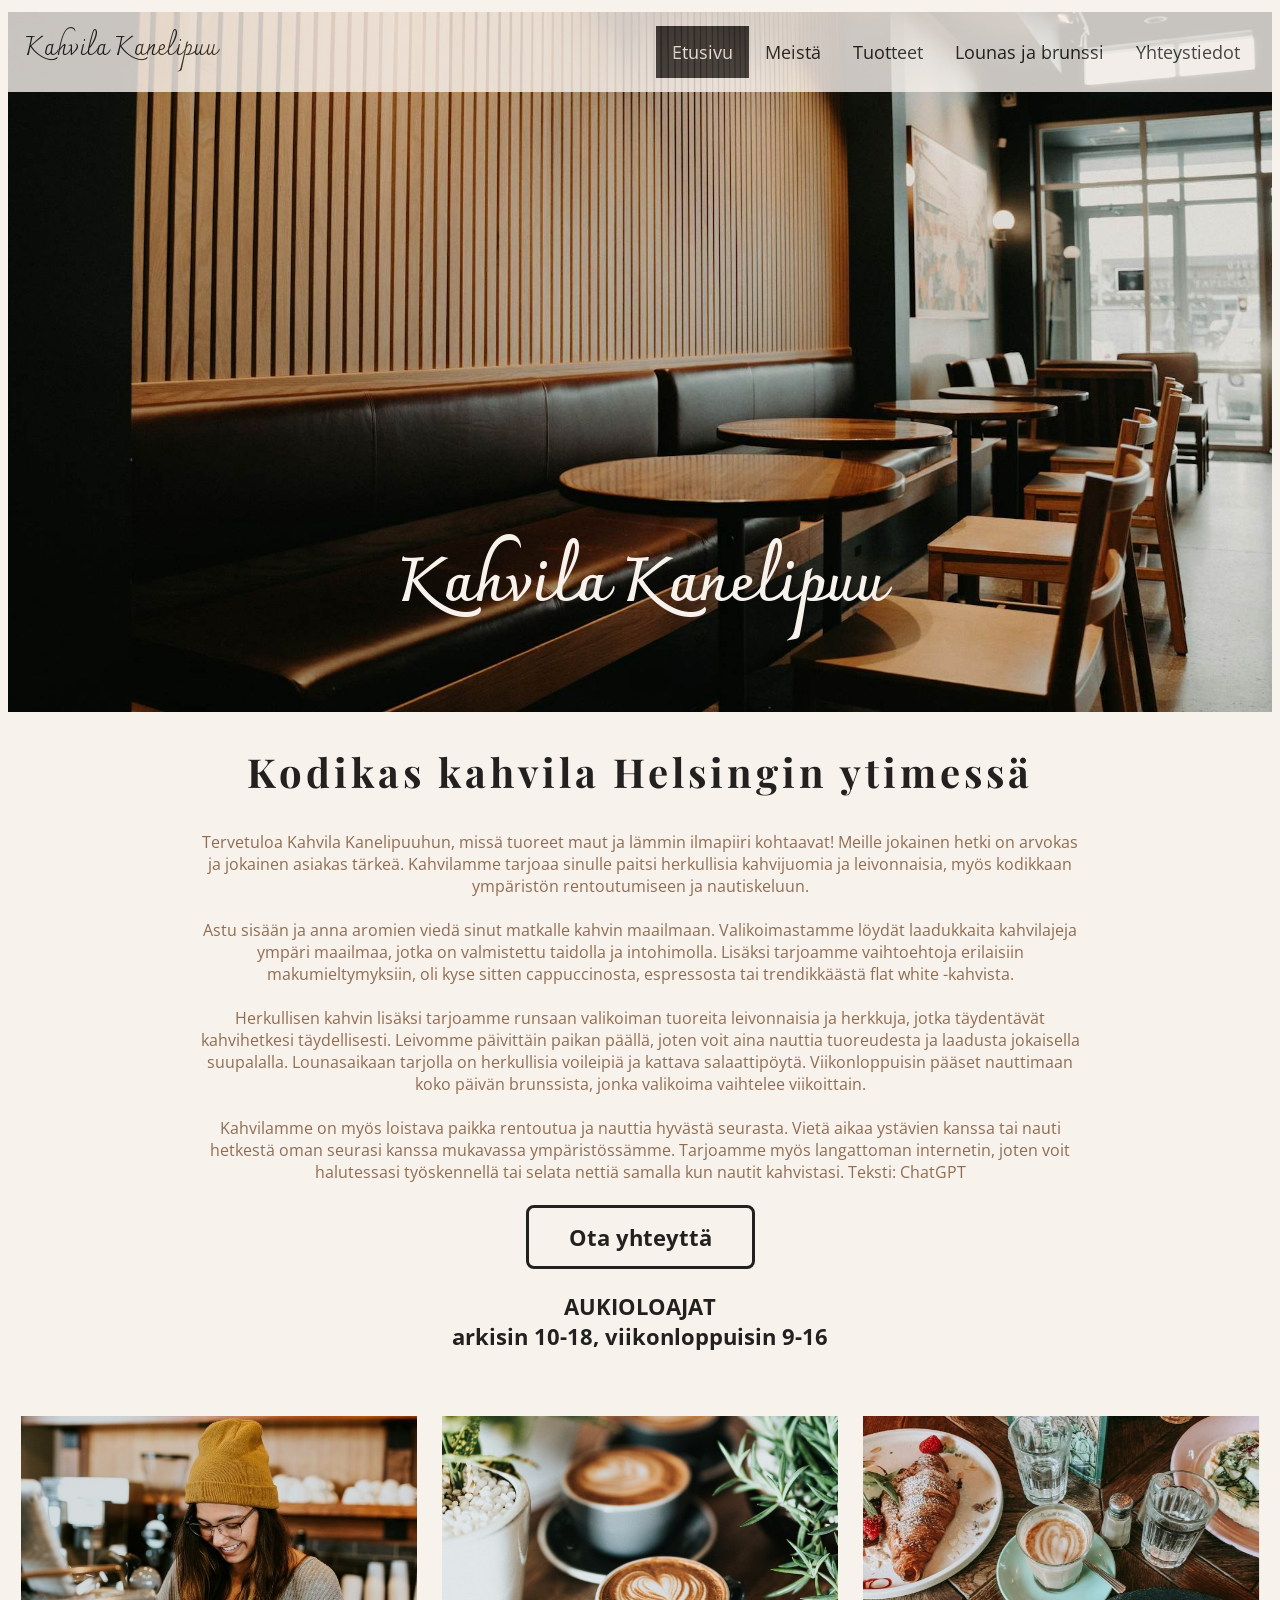
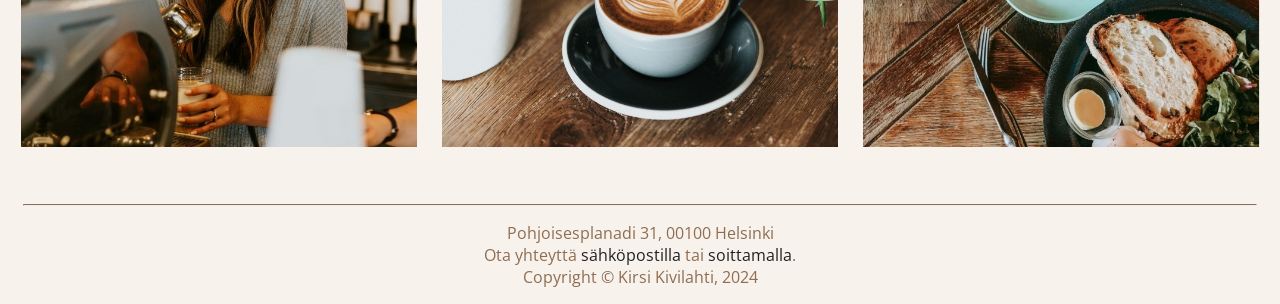
==== index.html @ f675f772 "." ====
<!DOCTYPE html>
<html lang="fi">
<head>
<meta charset="UTF-8">
<meta name="viewport" content="height=device-height, initial-scale=1">
<meta name="robots" content="noindex">
<meta name="googlebot" content="noindex">

<link rel="stylesheet" href="tyyli.css">
<link rel="stylesheet" href="https://fonts.googleapis.com/css?family=Charmonman">
    
    <title>Kahvila Kanelipuu - Kodikas kahvila Helsingin ytimessä</title>   
</head>
<body>
    <div class="bg-img" title="Kuva kahvilan sisältä, tuoleja ja pöytiä rivissä.">
        <div class="container">
          <div class="topnav" id="myTopnav">
          <a href="javascript:void(0);" class="icon" onclick="myFunction()">☰</a>
            Kahvila Kanelipuu
            
            <a href="yhteystiedot.html">Yhteystiedot</a>
            <a href="brunssi.html">Lounas ja brunssi</a>
            <a href="tuotteet.html">Tuotteet</a>
            <a href="meista.html">Meistä</a>
            <a href="https://kkivilahti.github.io/" id="valittu">Etusivu</a>
          </div>
          <div class="centered">
            <h1>Kahvila Kanelipuu</h1>
        </div>
        </div>
      </div>

     
    <h2>Kodikas kahvila Helsingin ytimessä</h2>
      <p>
        Tervetuloa Kahvila Kanelipuuhun, missä tuoreet maut ja lämmin ilmapiiri kohtaavat! Meille jokainen hetki on arvokas
        ja jokainen asiakas tärkeä. Kahvilamme tarjoaa sinulle paitsi herkullisia kahvijuomia ja leivonnaisia, myös kodikkaan 
        ympäristön rentoutumiseen ja nautiskeluun.
        <br><br>
        Astu sisään ja anna aromien viedä sinut matkalle kahvin maailmaan. Valikoimastamme löydät laadukkaita kahvilajeja ympäri maailmaa, 
        jotka on valmistettu taidolla ja intohimolla. Lisäksi tarjoamme vaihtoehtoja erilaisiin makumieltymyksiin, oli kyse sitten cappuccinosta, 
        espressosta tai trendikkäästä flat white -kahvista.
        <br><br>
        Herkullisen kahvin lisäksi tarjoamme runsaan valikoiman tuoreita leivonnaisia ja herkkuja, jotka täydentävät kahvihetkesi täydellisesti. 
        Leivomme päivittäin paikan päällä, joten voit aina nauttia tuoreudesta ja laadusta jokaisella suupalalla. Lounasaikaan tarjolla on 
        herkullisia voileipiä ja kattava salaattipöytä. Viikonloppuisin pääset nauttimaan koko päivän brunssista, jonka
        valikoima vaihtelee viikoittain.
        <br><br>
        Kahvilamme on myös loistava paikka rentoutua ja nauttia hyvästä seurasta. Vietä aikaa ystävien kanssa tai nauti hetkestä oman seurasi 
        kanssa mukavassa ympäristössämme. Tarjoamme myös langattoman internetin, joten voit halutessasi työskennellä tai selata nettiä samalla 
        kun nautit kahvistasi. Teksti: ChatGPT
        <br><br>
        <a class="btn btn-primary" href="yhteystiedot.html" role="button">Ota yhteyttä</a><br><br>
        <span class="nosto">AUKIOLOAJAT<br>arkisin 10-18, viikonloppuisin 9-16</span></p>
      <br><br>
    
      <div class="container-wrapper">
      <div class="container2">
        <img src="tyontekijapieni.jpg" alt="Kuva kahvilatyöntekijästä" class="image" style="width:100%">
        <div class="middle">
          <div class="text"><a href="meista.html">Meistä</a></div>
        </div>
      </div>

      <div class="container3">
        <img src="tuotteet.jpg" alt="Kuva kahvikupeista" class="image" style="width:100%">
        <div class="middle">
          <div class="text"><a href="tuotteet.html">Tuotteet</a></div>
        </div>
      </div>

      <div class="container4">
        <img src="brunssi.jpg" alt="Kuva brunssitarjoilusta" class="image" style="width:100%">
        <div class="middle">
          <div class="text"><a href="brunssi.html">Brunssi</a></div>
        </div>
      </div>
    </div>
    <div style="clear:both"></div>
  

    <footer>
      <div><br><br><hr>
        <p>Pohjoisesplanadi 31, 00100 Helsinki<br>
        Ota yhteyttä <a href="mailto:kanelipuu@gmail.com">sähköpostilla</a> tai
        <a href="tel:040404040">soittamalla</a>.
        <br>Copyright &copy; Kirsi Kivilahti, 2024</p>
      </div>
    </footer>
      
   <script>
      function myFunction() {
        var x = document.getElementById("myTopnav");
        if (x.className === "topnav") {
          x.className += " responsive";
        } else {
          x.className = "topnav";
        }
      } 
    </script></body></html>
---- tyyli.css ----
@import url(https://fonts.googleapis.com/css?family=Charmonman);
@import url(https://fonts.googleapis.com/css?family=Playfair+Display);
@import url(https://fonts.googleapis.com/css?family=Open+Sans);

body {
  background-color: #f8f2ed;
} 

h1 {
  font-family: "Charmonman";
  font-size: 100px;
  color: #f8f2ed;
}

h2 {
  font-family: "Playfair Display";
  font-size: 55px;
  letter-spacing: 4px;
  color: #222120;
  text-align: center;
}

h3 { 
  font-family: "Playfair Display";
  font-size: 30px;
  letter-spacing: 4px;
  color: #222120;
  text-align: center;
}

p {
  font-family: "Open Sans", sans-serif;
  font-size: 16px;
  color: #8F6D51;
  margin-right: 15%;
  margin-left: 15%; 
  text-align: center;
}

hr {
  border-top: 1px solid #8F6D51;
  margin-right: 15px;
  margin-left: 15px;
}

/* Span tekstin asetukset */
.nosto {
  font-size: 22px;
  color: #222120;
  font-weight: bold;
}

/* call to action */
.btn {
  display: inline-block;
  color: #222120;
  font-size: 22px;
  font-weight: bold;
  text-align: center;
  text-decoration: none;
  padding: 14px 40px;
  border-radius: 8px;
  border: 3px solid #222120;
}

/* Linkkien tyylit */
a:link {
  color: #222120;
  background-color: transparent;
  text-decoration: none;
  font-family: "Open Sans", sans-serif;
}
a:visited {
  color: #222120;
}

a:hover {
  color: #996134e1;
  background-color: transparent;
  text-decoration: none;
  font-family: "Open Sans", sans-serif;
}

/* Etusivukuvan asetukset */
.bg-img {
  background-image: url("front.jpg");
  width: 100%; 
  min-height: 950px;

  background-position: center;
  background-repeat: no-repeat;
  background-size: cover;
  margin: 0;
  padding: 0;
  position: relative;
  }
  
  /* Navin sijainti kuvan sisällä */
  .container { 
    width: auto; 
  }
  
  /* Navigointi */
  .topnav {
    overflow: hidden;
    background-color: #f8f2ed;
    opacity: 0.8;
    font-family: "Charmonman";
    color: #222120;
    text-align: left;
    padding: 14px 16px;
    text-decoration: none;
    font-size: 24px;
    margin-top: 12px;
    margin-bottom: -12px;
  }
  
  .topnav a {
    float: right;
    color: #222120;
    text-align: center;
    padding: 14px 16px;
    font-family: "Open Sans", sans-serif;
    text-decoration: none;
    font-size: 18px;
  }
  
  .topnav a:hover {
    color: #f8f2ed;
    background-color: #222120;
    opacity: 0.8;
  }

  #valittu {
    color: #f8f2ed;
    background-color: black;
    opacity: 0.8;
 }

  /* Tekstin asettelu etusivun kuvassa */
  .centered {
  position: absolute;
  top: 82%;
  left: 50%;
  transform: translate(-50%, -50%);
  }

  /* Kuvalinkkien asetukset */
  .container-wrapper {
    display: flex;
    flex-wrap: wrap;
    justify-content: space-evenly;
  }

  .container2,
  .container3,
  .container4 {
    position: relative;
    width: calc(33.33% - 2%); 
    margin: 1%; 
  }

  .image {
    opacity: 1;
    display: block;
    width: 100%;
    height: auto;
    transition: .5s ease;
    backface-visibility: hidden;
  }

  .middle {
    transition: .5s ease;
    opacity: 0;
    position: absolute;
    top: 50%;
    left: 50%;
    transform: translate(-50%, -50%);
    -ms-transform: translate(-50%, -50%);
    text-align: center;
  }
  
  .container2:hover .image,
  .container3:hover .image,
  .container4:hover .image {
    opacity: 0.3;
  }

  .container2:hover .middle,
  .container3:hover .middle,
  .container4:hover .middle {
    opacity: 1;
  }

  .text {
    background-color: #f8f2ed;
    color: black;
    font-size: 18px;
    font-family: "Open Sans", sans-serif;
    padding: 16px 32px;
  }
  
  /* footer */
  .footer {
    font-family: "Open Sans", sans-serif;
    color: #8F6D51;
    font-size: 12px;
    display: flex;
    justify-content: center;
    align-items: center;
    padding: 30px 10px;
  }
  

  /* mobiili */
  @media only screen and (max-width: 700px) {
    .bg-img {
      background-image: url("frontmobile2.jpg");
      min-height: 580px; 
    }
    p {
      margin-left: 5%;
      margin-right: 5%;
    }
    h1 {
      font-size: 60px;
    }
    h2 {
      font-size: 30px;
    }
    .container2,
    .container3,
    .container4 {
        width: calc(50% - 2%);
    }
    .container2,
    .container3,
    .container4 {
        width: 100%; 
        margin: 0 0 20px 0; 
    }
    .centered {
      display: none;
    }
    .topnav a {
      display: none; 
    }
    .topnav a.icon {
      float: right;
      display: block;
    }
    .topnav.responsive {
      position: relative;
    }
    .topnav.responsive a {
      display: block;
      float: none;
      text-align: left;
    }

  }
  
  

  /* tabletti */
 @media only screen and (max-width: 1000px) {
  .bg-img {
    min-height: 600px;
  }
  h1 {
    font-size: 42px;
  }
  h2 {
    font-size: 28px;
  }
  .topnav a {
    display: none; 
  }
  .topnav a.icon {
    float: right;
    display: block;
  }
  .topnav.responsive {
    position: relative;
  }
  .topnav.responsive a {
    display: block;
    float: none;
    text-align: left;
  }
  .nosto {
    font-size: 20px;
  }
  }
  
  
  /* pienempi tietokoneen näyttö */
  @media (min-width: 1000px) {
    .bg-img {
      min-height: 700px;
    }
    h1 {
      font-size: 60px;
    }
    h2 {
      font-size: 40px;
    }
    .icon {
      display: none;
    }
     
    }
  
  /* iso näyttö */
  @media only screen and (min-width: 1600px) {
  .bg-img {
    min-height: 950px;
  }
  h1 {
    font-size: 95px;
  }
  h2 {
    font-size: 55px;
  }
  .icon {
    display: none;
  } 
  }
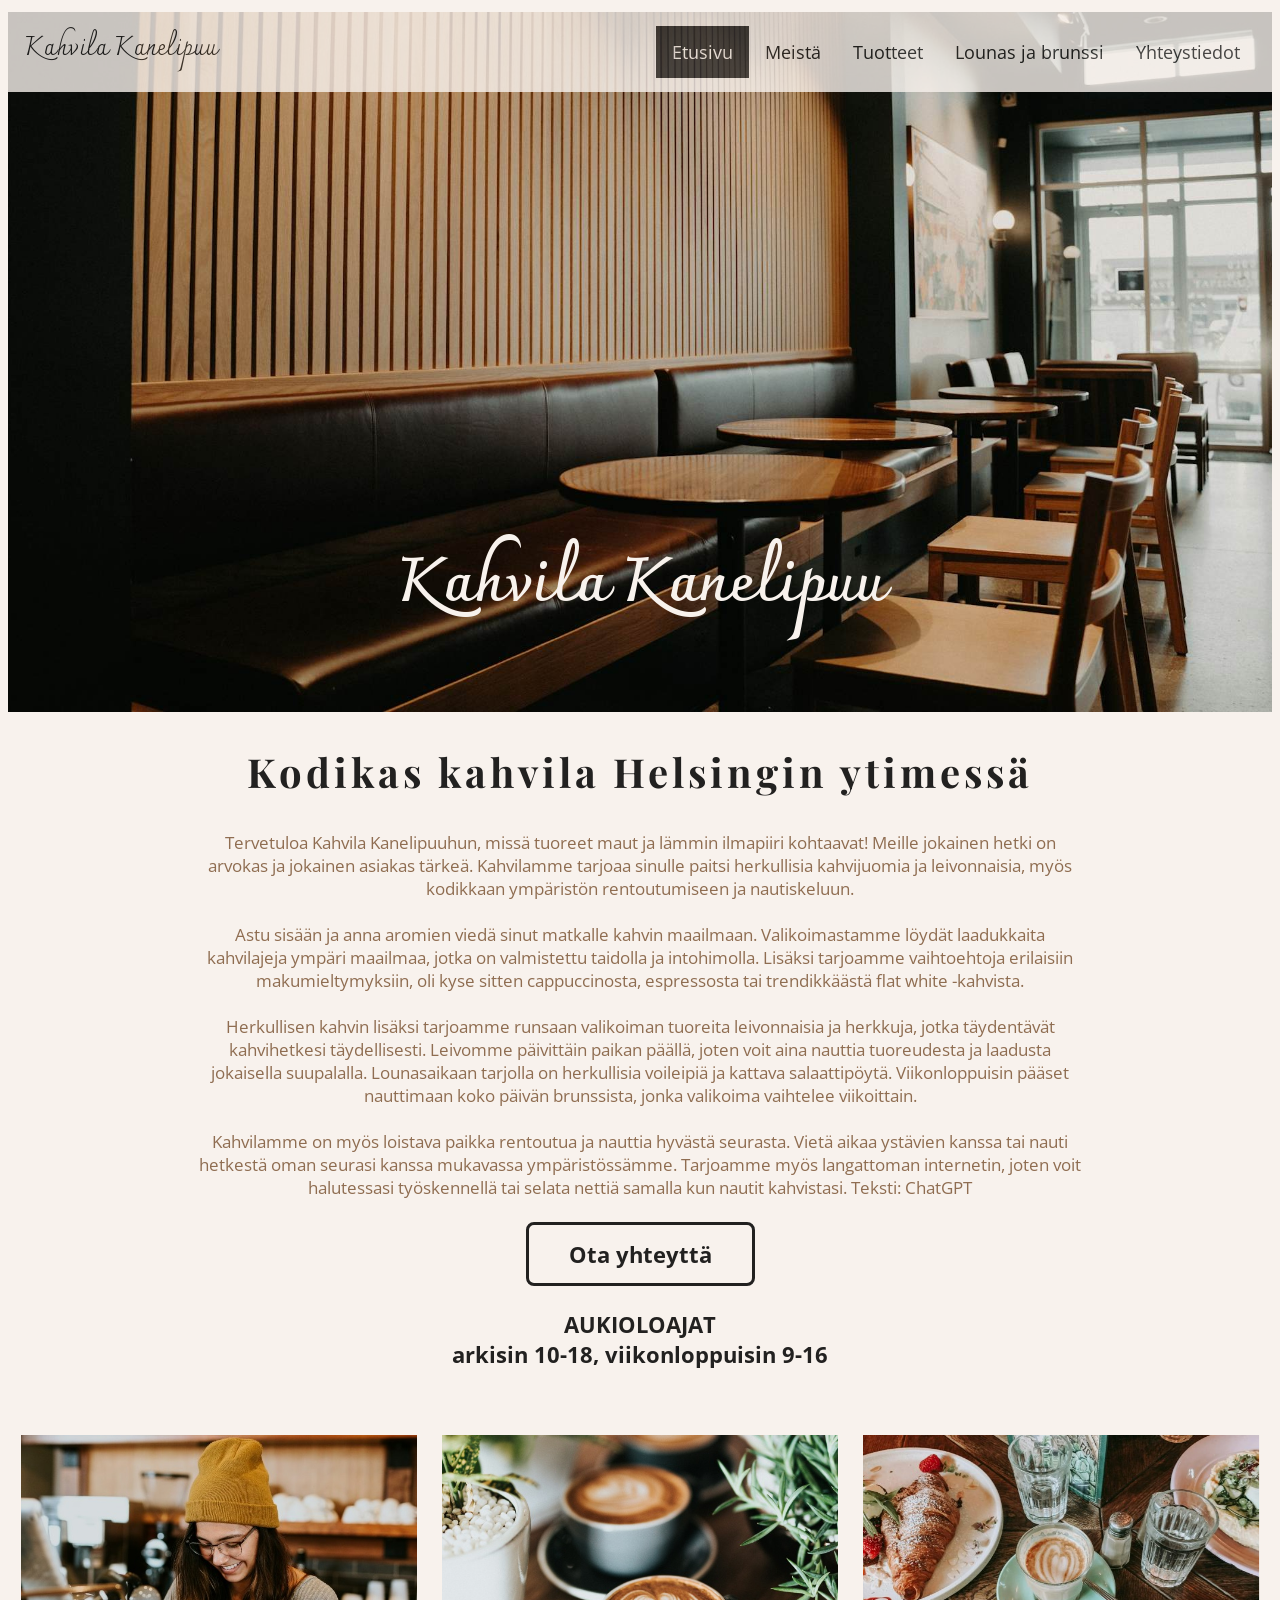
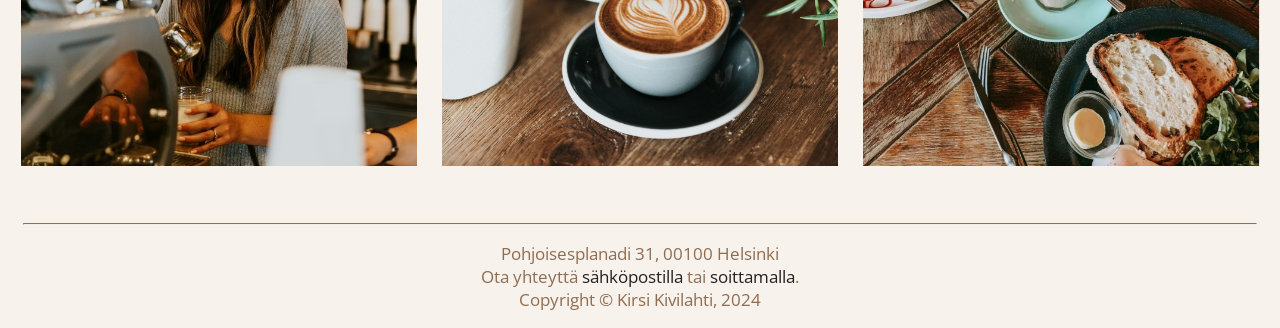
==== commit 66aaba80: "." ====
--- a/index.html
+++ b/index.html
@@ -72,7 +72,7 @@
       <div class="container4">
         <img src="brunssi.jpg" alt="Kuva brunssitarjoilusta" class="image" style="width:100%">
         <div class="middle">
-          <div class="text"><a href="brunssi.html">Brunssi</a></div>
+          <div class="text"><a href="brunssi.html">Lounas ja brunssi</a></div>
         </div>
       </div>
     </div>
--- a/tyyli.css
+++ b/tyyli.css
@@ -30,7 +30,7 @@
 
 p {
   font-family: "Open Sans", sans-serif;
-  font-size: 16px;
+  font-size: 17px;
   color: #8F6D51;
   margin-right: 15%;
   margin-left: 15%; 
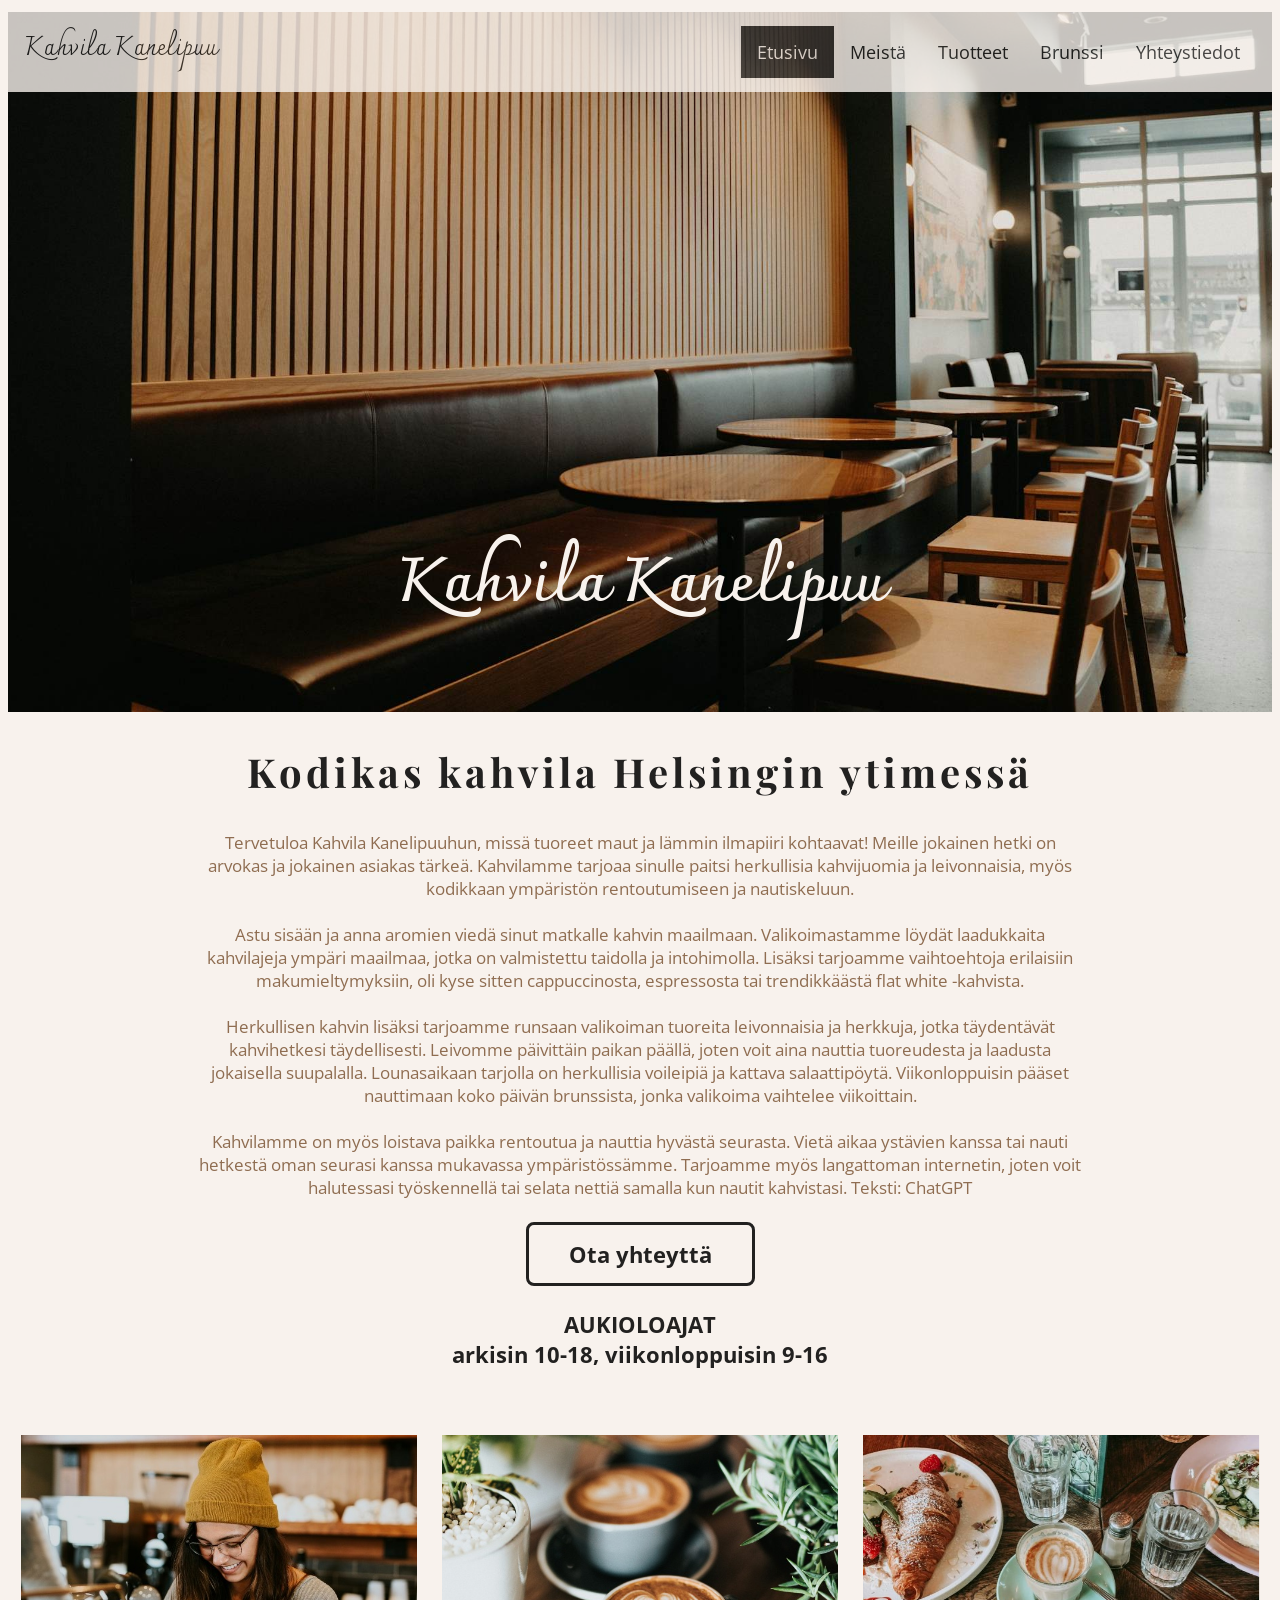
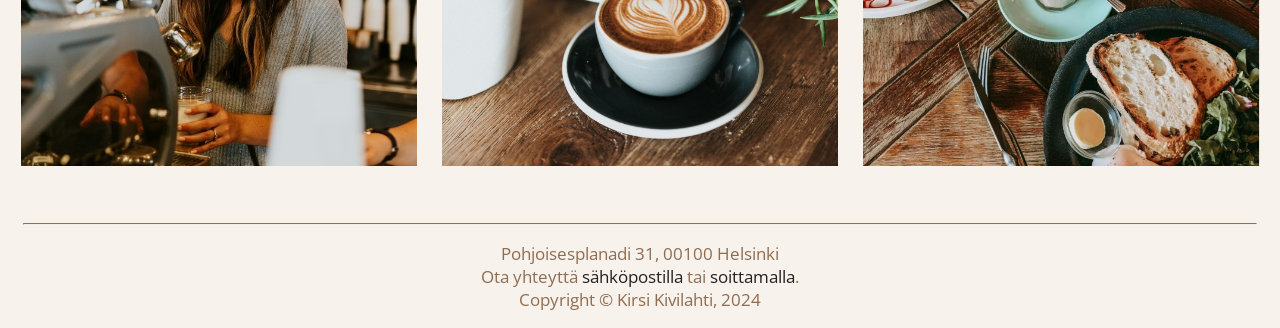
==== commit 57b6298c: "." ====
--- a/index.html
+++ b/index.html
@@ -12,14 +12,14 @@
     <title>Kahvila Kanelipuu - Kodikas kahvila Helsingin ytimessä</title>   
 </head>
 <body>
-    <div class="bg-img" title="Kuva kahvilan sisältä, tuoleja ja pöytiä rivissä.">
+    <div class="bg-img">
         <div class="container">
           <div class="topnav" id="myTopnav">
           <a href="javascript:void(0);" class="icon" onclick="myFunction()">☰</a>
             Kahvila Kanelipuu
             
             <a href="yhteystiedot.html">Yhteystiedot</a>
-            <a href="brunssi.html">Lounas ja brunssi</a>
+            <a href="brunssi.html">Brunssi</a>
             <a href="tuotteet.html">Tuotteet</a>
             <a href="meista.html">Meistä</a>
             <a href="https://kkivilahti.github.io/" id="valittu">Etusivu</a>
@@ -72,7 +72,7 @@
       <div class="container4">
         <img src="brunssi.jpg" alt="Kuva brunssitarjoilusta" class="image" style="width:100%">
         <div class="middle">
-          <div class="text"><a href="brunssi.html">Lounas ja brunssi</a></div>
+          <div class="text"><a href="brunssi.html">Brunssi</a></div>
         </div>
       </div>
     </div>
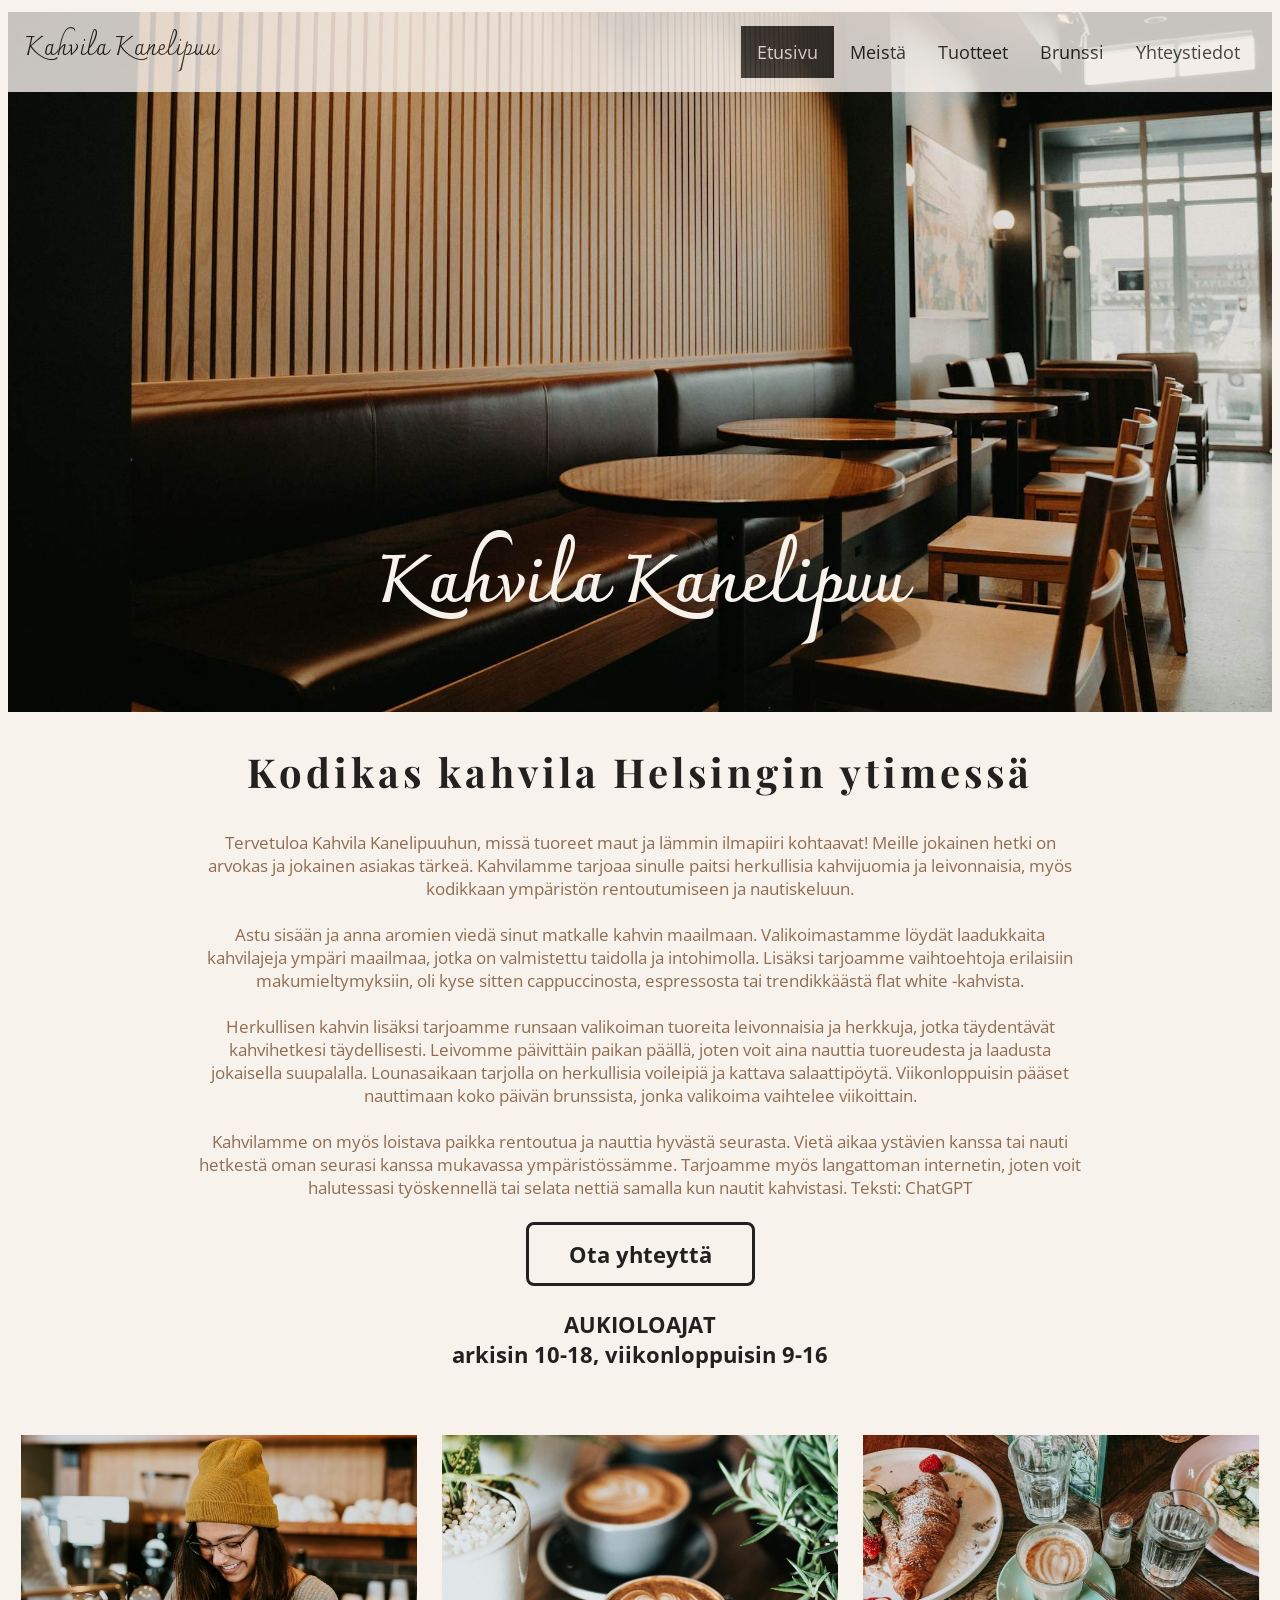
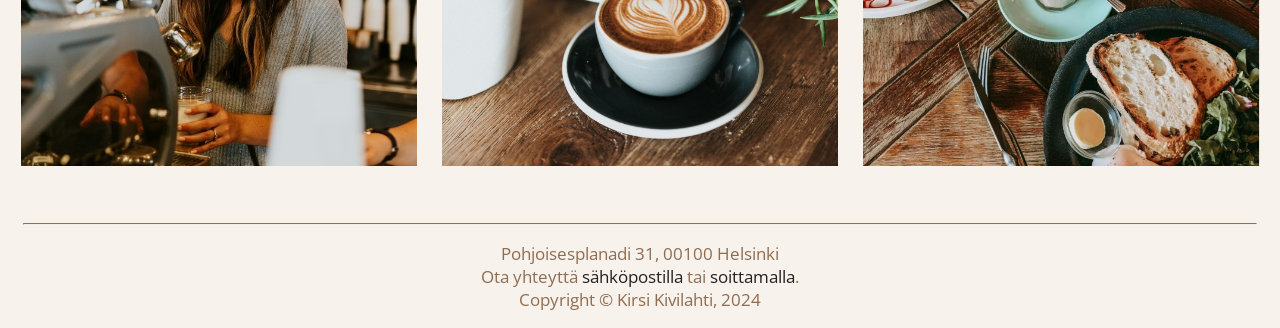
==== commit 7c283310: "." ====
--- a/index.html
+++ b/index.html
@@ -11,7 +11,9 @@
     
     <title>Kahvila Kanelipuu - Kodikas kahvila Helsingin ytimessä</title>   
 </head>
-<body>
+<body> 
+
+  <!-- Kuva, navi ja otsikko -->
     <div class="bg-img">
         <div class="container">
           <div class="topnav" id="myTopnav">
@@ -30,7 +32,7 @@
         </div>
       </div>
 
-     
+    <!-- Esittelyteksti --> 
     <h2>Kodikas kahvila Helsingin ytimessä</h2>
       <p>
         Tervetuloa Kahvila Kanelipuuhun, missä tuoreet maut ja lämmin ilmapiiri kohtaavat! Meille jokainen hetki on arvokas
@@ -54,6 +56,7 @@
         <span class="nosto">AUKIOLOAJAT<br>arkisin 10-18, viikonloppuisin 9-16</span></p>
       <br><br>
     
+      <!-- Kuvalinkit -->
       <div class="container-wrapper">
       <div class="container2">
         <img src="tyontekijapieni.jpg" alt="Kuva kahvilatyöntekijästä" class="image" style="width:100%">
@@ -78,7 +81,7 @@
     </div>
     <div style="clear:both"></div>
   
-
+    <!-- Alatunniste -->
     <footer>
       <div><br><br><hr>
         <p>Pohjoisesplanadi 31, 00100 Helsinki<br>
@@ -87,7 +90,8 @@
         <br>Copyright &copy; Kirsi Kivilahti, 2024</p>
       </div>
     </footer>
-      
+    
+  <!-- Navigointi pienille näytöille -->
    <script>
       function myFunction() {
         var x = document.getElementById("myTopnav");
@@ -97,4 +101,4 @@
           x.className = "topnav";
         }
       } 
-    </script></body></html>+  </script></body></html>
--- a/tyyli.css
+++ b/tyyli.css
@@ -300,7 +300,7 @@
       min-height: 700px;
     }
     h1 {
-      font-size: 60px;
+      font-size: 65px;
     }
     h2 {
       font-size: 40px;
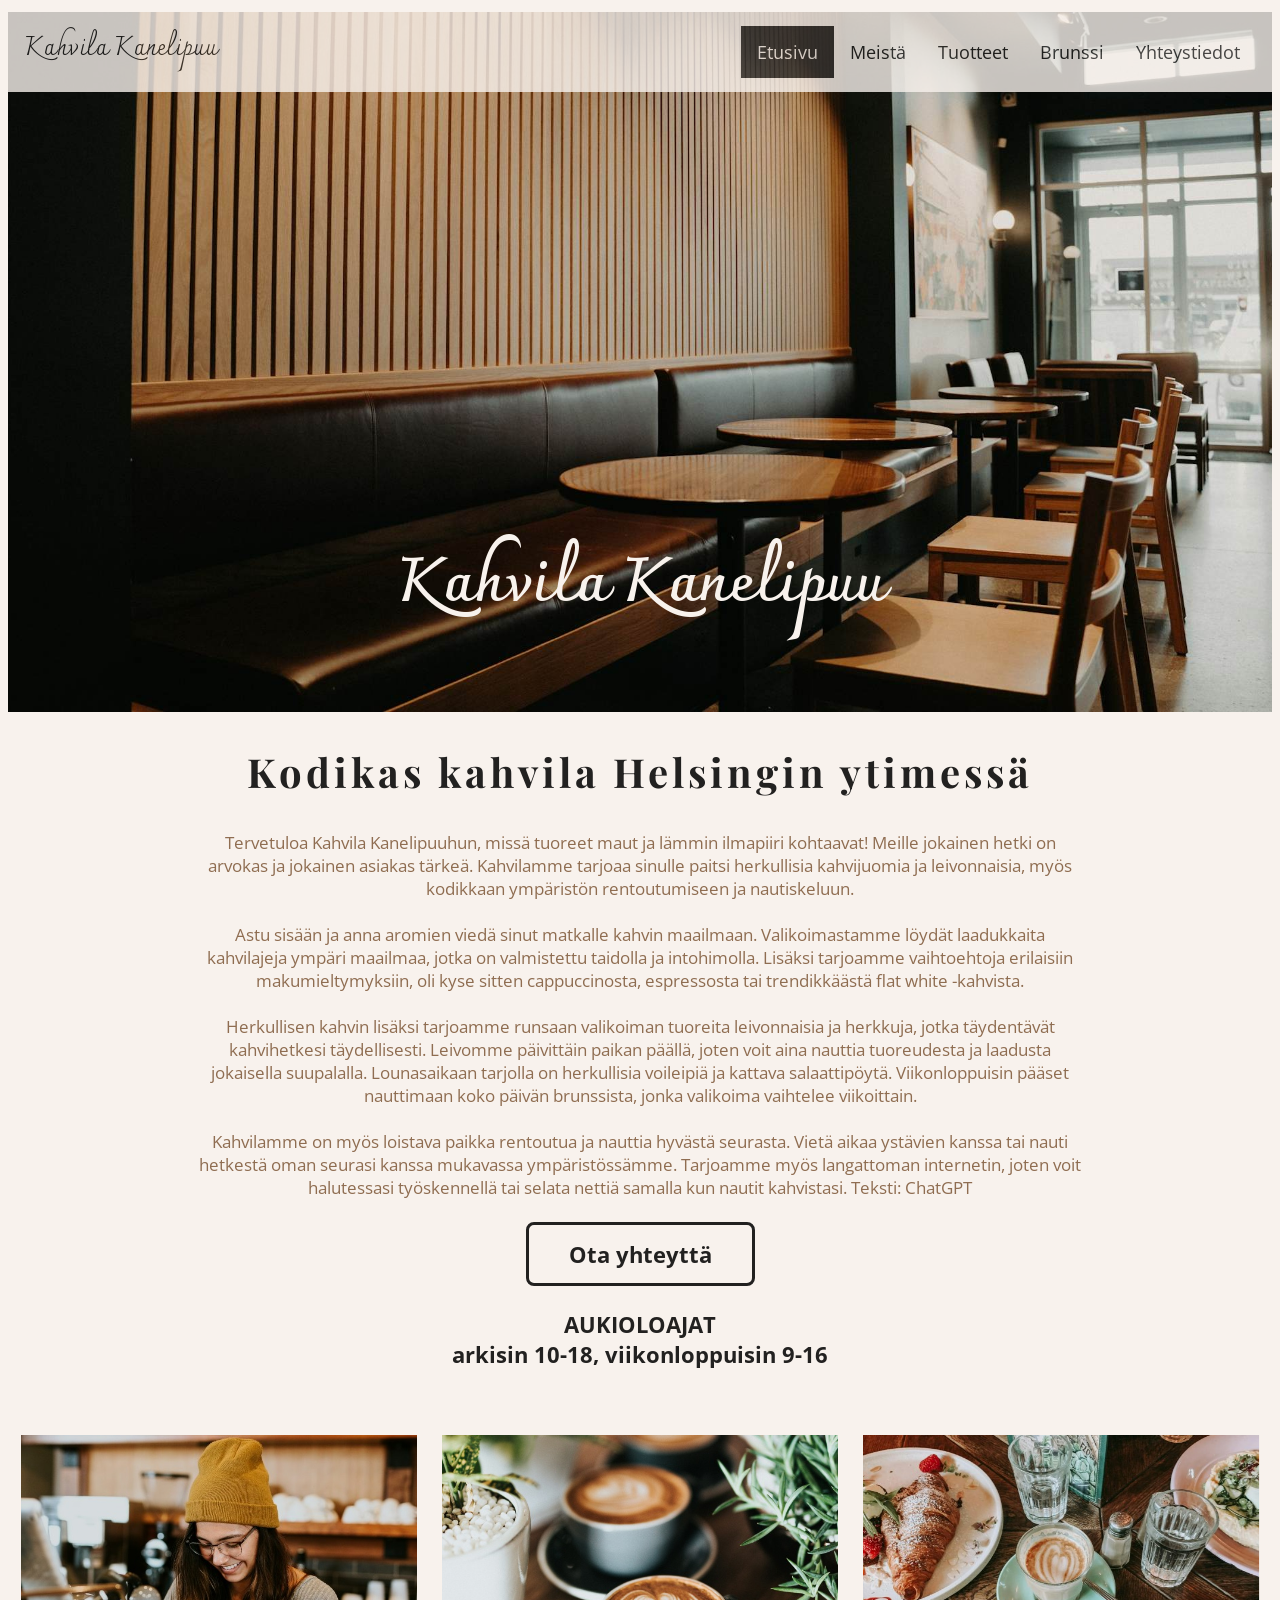
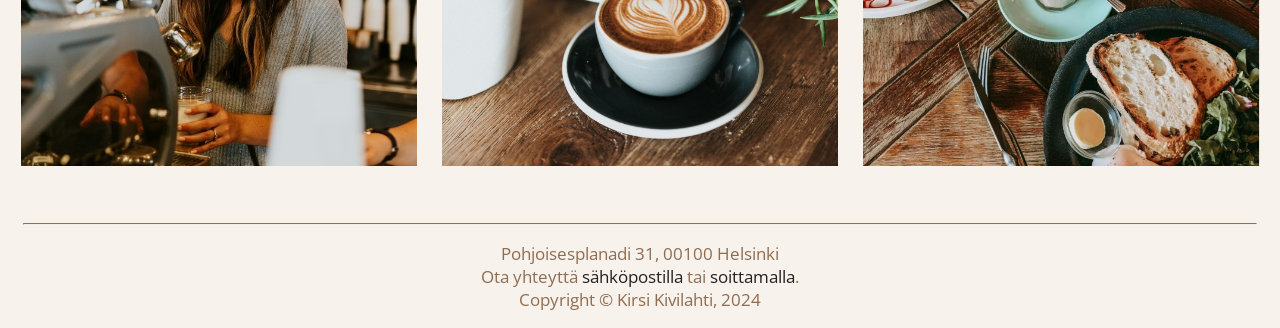
==== commit 7afff48f: "." ====
--- a/index.html
+++ b/index.html
@@ -9,55 +9,56 @@
 <link rel="stylesheet" href="tyyli.css">
 <link rel="stylesheet" href="https://fonts.googleapis.com/css?family=Charmonman">
     
-    <title>Kahvila Kanelipuu - Kodikas kahvila Helsingin ytimessä</title>   
+<title>Kahvila Kanelipuu - Kodikas kahvila Helsingin ytimessä</title>   
 </head>
 <body> 
 
   <!-- Kuva, navi ja otsikko -->
-    <div class="bg-img">
-        <div class="container">
-          <div class="topnav" id="myTopnav">
-          <a href="javascript:void(0);" class="icon" onclick="myFunction()">☰</a>
-            Kahvila Kanelipuu
+  <div class="bg-img">
+    <div class="container">
+      <div class="topnav" id="myTopnav">
+        <a href="javascript:void(0);" class="icon" onclick="myFunction()">☰</a>
+          Kahvila Kanelipuu
             
-            <a href="yhteystiedot.html">Yhteystiedot</a>
-            <a href="brunssi.html">Brunssi</a>
-            <a href="tuotteet.html">Tuotteet</a>
-            <a href="meista.html">Meistä</a>
-            <a href="https://kkivilahti.github.io/" id="valittu">Etusivu</a>
-          </div>
-          <div class="centered">
-            <h1>Kahvila Kanelipuu</h1>
-        </div>
-        </div>
+          <a href="yhteystiedot.html">Yhteystiedot</a>
+          <a href="brunssi.html">Brunssi</a>
+          <a href="tuotteet.html">Tuotteet</a>
+          <a href="meista.html">Meistä</a>
+          <a href="https://kkivilahti.github.io/" id="valittu">Etusivu</a>
       </div>
+      <div class="centered">
+        <h1>Kahvila Kanelipuu</h1>
+      </div>
+    </div>
+  </div>
 
-    <!-- Esittelyteksti --> 
-    <h2>Kodikas kahvila Helsingin ytimessä</h2>
-      <p>
-        Tervetuloa Kahvila Kanelipuuhun, missä tuoreet maut ja lämmin ilmapiiri kohtaavat! Meille jokainen hetki on arvokas
-        ja jokainen asiakas tärkeä. Kahvilamme tarjoaa sinulle paitsi herkullisia kahvijuomia ja leivonnaisia, myös kodikkaan 
-        ympäristön rentoutumiseen ja nautiskeluun.
-        <br><br>
-        Astu sisään ja anna aromien viedä sinut matkalle kahvin maailmaan. Valikoimastamme löydät laadukkaita kahvilajeja ympäri maailmaa, 
-        jotka on valmistettu taidolla ja intohimolla. Lisäksi tarjoamme vaihtoehtoja erilaisiin makumieltymyksiin, oli kyse sitten cappuccinosta, 
-        espressosta tai trendikkäästä flat white -kahvista.
-        <br><br>
-        Herkullisen kahvin lisäksi tarjoamme runsaan valikoiman tuoreita leivonnaisia ja herkkuja, jotka täydentävät kahvihetkesi täydellisesti. 
-        Leivomme päivittäin paikan päällä, joten voit aina nauttia tuoreudesta ja laadusta jokaisella suupalalla. Lounasaikaan tarjolla on 
-        herkullisia voileipiä ja kattava salaattipöytä. Viikonloppuisin pääset nauttimaan koko päivän brunssista, jonka
-        valikoima vaihtelee viikoittain.
-        <br><br>
-        Kahvilamme on myös loistava paikka rentoutua ja nauttia hyvästä seurasta. Vietä aikaa ystävien kanssa tai nauti hetkestä oman seurasi 
-        kanssa mukavassa ympäristössämme. Tarjoamme myös langattoman internetin, joten voit halutessasi työskennellä tai selata nettiä samalla 
-        kun nautit kahvistasi. Teksti: ChatGPT
-        <br><br>
-        <a class="btn btn-primary" href="yhteystiedot.html" role="button">Ota yhteyttä</a><br><br>
-        <span class="nosto">AUKIOLOAJAT<br>arkisin 10-18, viikonloppuisin 9-16</span></p>
+<!-- Esittelyteksti --> 
+  <h2>Kodikas kahvila Helsingin ytimessä</h2>
+    <p>
+      Tervetuloa Kahvila Kanelipuuhun, missä tuoreet maut ja lämmin ilmapiiri kohtaavat! Meille jokainen hetki on arvokas
+      ja jokainen asiakas tärkeä. Kahvilamme tarjoaa sinulle paitsi herkullisia kahvijuomia ja leivonnaisia, myös kodikkaan 
+      ympäristön rentoutumiseen ja nautiskeluun.
       <br><br>
+      Astu sisään ja anna aromien viedä sinut matkalle kahvin maailmaan. Valikoimastamme löydät laadukkaita kahvilajeja ympäri maailmaa, 
+      jotka on valmistettu taidolla ja intohimolla. Lisäksi tarjoamme vaihtoehtoja erilaisiin makumieltymyksiin, oli kyse sitten cappuccinosta, 
+      espressosta tai trendikkäästä flat white -kahvista.
+      <br><br>
+      Herkullisen kahvin lisäksi tarjoamme runsaan valikoiman tuoreita leivonnaisia ja herkkuja, jotka täydentävät kahvihetkesi täydellisesti. 
+      Leivomme päivittäin paikan päällä, joten voit aina nauttia tuoreudesta ja laadusta jokaisella suupalalla. Lounasaikaan tarjolla on 
+      herkullisia voileipiä ja kattava salaattipöytä. Viikonloppuisin pääset nauttimaan koko päivän brunssista, jonka
+      valikoima vaihtelee viikoittain.
+      <br><br>
+      Kahvilamme on myös loistava paikka rentoutua ja nauttia hyvästä seurasta. Vietä aikaa ystävien kanssa tai nauti hetkestä oman seurasi 
+      kanssa mukavassa ympäristössämme. Tarjoamme myös langattoman internetin, joten voit halutessasi työskennellä tai selata nettiä samalla 
+      kun nautit kahvistasi. Teksti: ChatGPT
+      <br><br>
+      <a class="btn btn-primary" href="yhteystiedot.html" role="button">Ota yhteyttä</a><br><br>
+      <span class="nosto">AUKIOLOAJAT<br>arkisin 10-18, viikonloppuisin 9-16</span>
+    </p>
+    <br><br>
     
-      <!-- Kuvalinkit -->
-      <div class="container-wrapper">
+    <!-- Kuvalinkit -->
+    <div class="container-wrapper">
       <div class="container2">
         <img src="tyontekijapieni.jpg" alt="Kuva kahvilatyöntekijästä" class="image" style="width:100%">
         <div class="middle">
@@ -81,15 +82,18 @@
     </div>
     <div style="clear:both"></div>
   
-    <!-- Alatunniste -->
-    <footer>
-      <div><br><br><hr>
-        <p>Pohjoisesplanadi 31, 00100 Helsinki<br>
+  <!-- Alatunniste -->
+  <footer>
+    <div>
+      <br><br><hr>
+      <p>
+        Pohjoisesplanadi 31, 00100 Helsinki<br>
         Ota yhteyttä <a href="mailto:kanelipuu@gmail.com">sähköpostilla</a> tai
         <a href="tel:040404040">soittamalla</a>.
-        <br>Copyright &copy; Kirsi Kivilahti, 2024</p>
-      </div>
-    </footer>
+        <br>Copyright &copy; Kirsi Kivilahti, 2024
+      </p>
+    </div>
+  </footer>
     
   <!-- Navigointi pienille näytöille -->
    <script>
@@ -101,4 +105,5 @@
           x.className = "topnav";
         }
       } 
-  </script></body></html>+  </script>
+  </body></html>
--- a/tyyli.css
+++ b/tyyli.css
@@ -50,7 +50,7 @@
   font-weight: bold;
 }
 
-/* call to action */
+/* Ota yhteyttä -nappi */
 .btn {
   display: inline-block;
   color: #222120;
@@ -70,6 +70,7 @@
   text-decoration: none;
   font-family: "Open Sans", sans-serif;
 }
+
 a:visited {
   color: #222120;
 }
@@ -85,7 +86,7 @@
 .bg-img {
   background-image: url("front.jpg");
   width: 100%; 
-  min-height: 950px;
+  min-height: 920px;
 
   background-position: center;
   background-repeat: no-repeat;
@@ -94,8 +95,7 @@
   padding: 0;
   position: relative;
   }
-  
-  /* Navin sijainti kuvan sisällä */
+
   .container { 
     width: auto; 
   }
@@ -212,57 +212,56 @@
   }
   
 
-  /* mobiili */
-  @media only screen and (max-width: 700px) {
-    .bg-img {
-      background-image: url("frontmobile2.jpg");
-      min-height: 580px; 
-    }
-    p {
-      margin-left: 5%;
-      margin-right: 5%;
-    }
-    h1 {
-      font-size: 60px;
-    }
-    h2 {
-      font-size: 30px;
-    }
-    .container2,
-    .container3,
-    .container4 {
-        width: calc(50% - 2%);
-    }
-    .container2,
-    .container3,
-    .container4 {
-        width: 100%; 
-        margin: 0 0 20px 0; 
-    }
-    .centered {
-      display: none;
-    }
-    .topnav a {
-      display: none; 
-    }
-    .topnav a.icon {
-      float: right;
-      display: block;
-    }
-    .topnav.responsive {
-      position: relative;
-    }
-    .topnav.responsive a {
-      display: block;
-      float: none;
-      text-align: left;
-    }
-
-  }
-  
-  
-
-  /* tabletti */
+/* mobiili */
+@media only screen and (max-width: 700px) {
+  .bg-img {
+    background-image: url("frontmobile2.jpg");
+    min-height: 580px; 
+  }
+  p {
+    margin-left: 5%;
+    margin-right: 5%;
+  }
+  h1 {
+    font-size: 60px;
+  }
+  h2 {
+    font-size: 30px;
+  }
+  .container2,
+  .container3,
+  .container4 {
+    width: calc(50% - 2%);
+  }
+  .container2,
+  .container3,
+  .container4 {
+    width: 100%; 
+    margin: 0 0 20px 0; 
+  }
+  .centered {
+    display: none;
+  }
+  .topnav a {
+    display: none; 
+  }
+  .topnav a.icon {
+    float: right;
+    display: block;
+  }
+  .topnav.responsive {
+    position: relative;
+  }
+  .topnav.responsive a {
+    display: block;
+    float: none;
+    text-align: left;
+  }
+}
+  
+  
+
+/* tabletti */
  @media only screen and (max-width: 1000px) {
   .bg-img {
     min-height: 600px;
@@ -291,30 +290,29 @@
   .nosto {
     font-size: 20px;
   }
-  }
-  
-  
-  /* pienempi tietokoneen näyttö */
-  @media (min-width: 1000px) {
-    .bg-img {
-      min-height: 700px;
-    }
-    h1 {
-      font-size: 65px;
-    }
-    h2 {
-      font-size: 40px;
-    }
-    .icon {
-      display: none;
-    }
-     
-    }
-  
-  /* iso näyttö */
-  @media only screen and (min-width: 1600px) {
+}
+  
+  
+/* pienempi tietokoneen näyttö */
+@media (min-width: 1000px) {
   .bg-img {
-    min-height: 950px;
+    min-height: 700px;
+  }
+  h1 {
+    font-size: 60px;
+  }
+  h2 {
+    font-size: 40px;
+  }
+  .icon {
+    display: none;
+  }
+}
+  
+/* iso näyttö */
+@media only screen and (min-width: 1600px) {
+  .bg-img {
+    min-height: 920px;
   }
   h1 {
     font-size: 95px;
@@ -325,7 +323,7 @@
   .icon {
     display: none;
   } 
-  }
+}
   
 
 
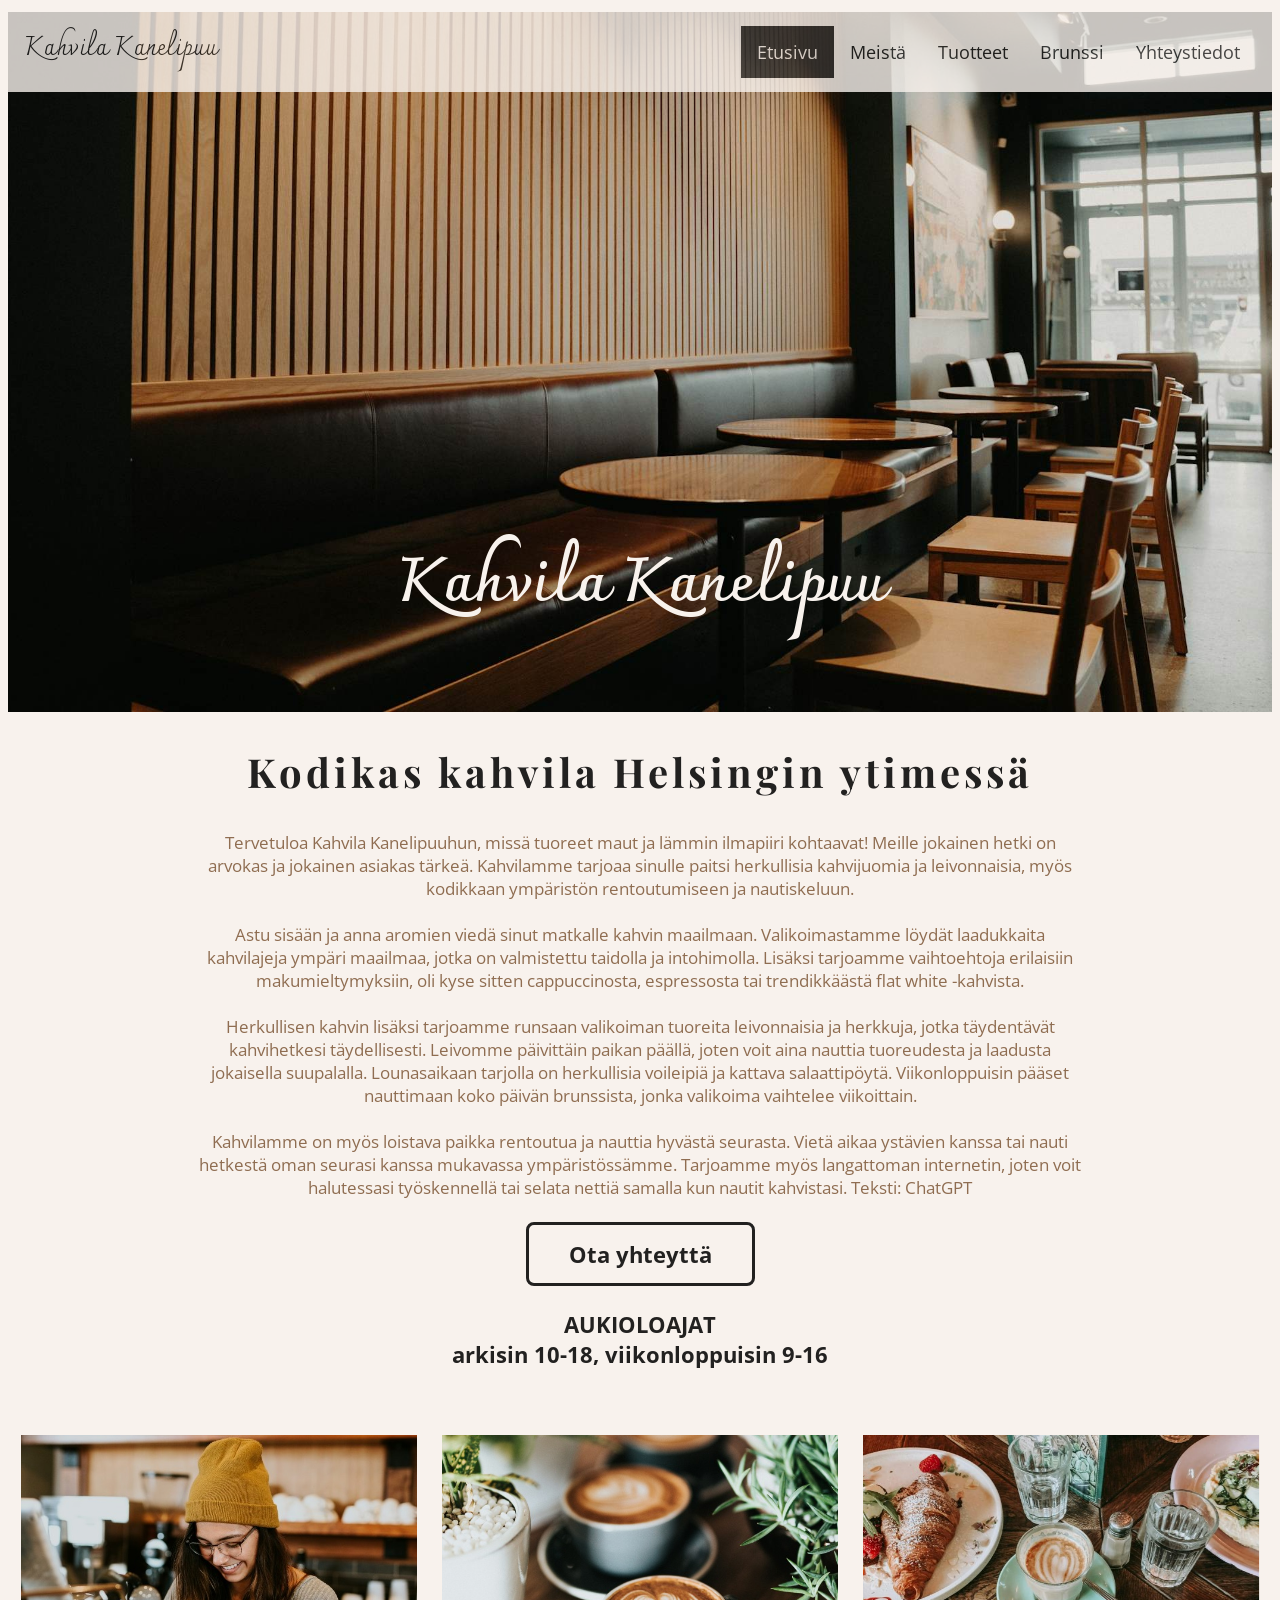
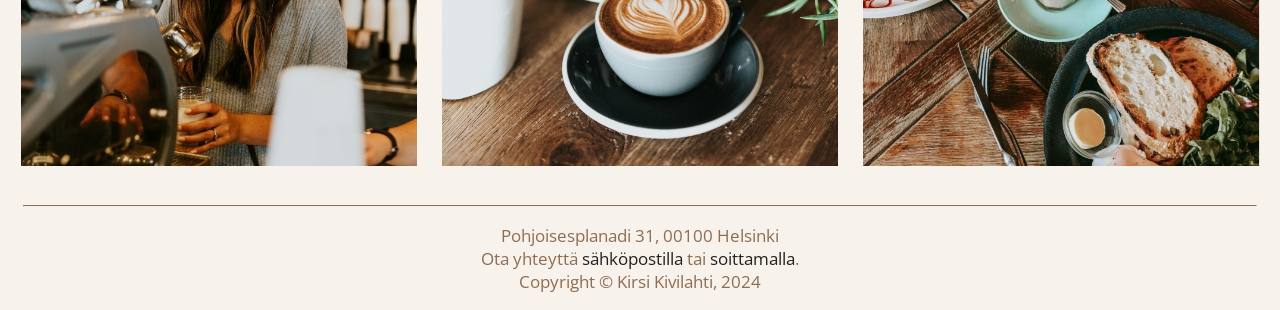
==== commit 3eb7e0b2: "." ====
--- a/index.html
+++ b/index.html
@@ -85,7 +85,7 @@
   <!-- Alatunniste -->
   <footer>
     <div>
-      <br><br><hr>
+      <br><hr>
       <p>
         Pohjoisesplanadi 31, 00100 Helsinki<br>
         Ota yhteyttä <a href="mailto:kanelipuu@gmail.com">sähköpostilla</a> tai
--- a/tyyli.css
+++ b/tyyli.css
@@ -258,8 +258,6 @@
     text-align: left;
   }
 }
-  
-  
 
 /* tabletti */
  @media only screen and (max-width: 1000px) {
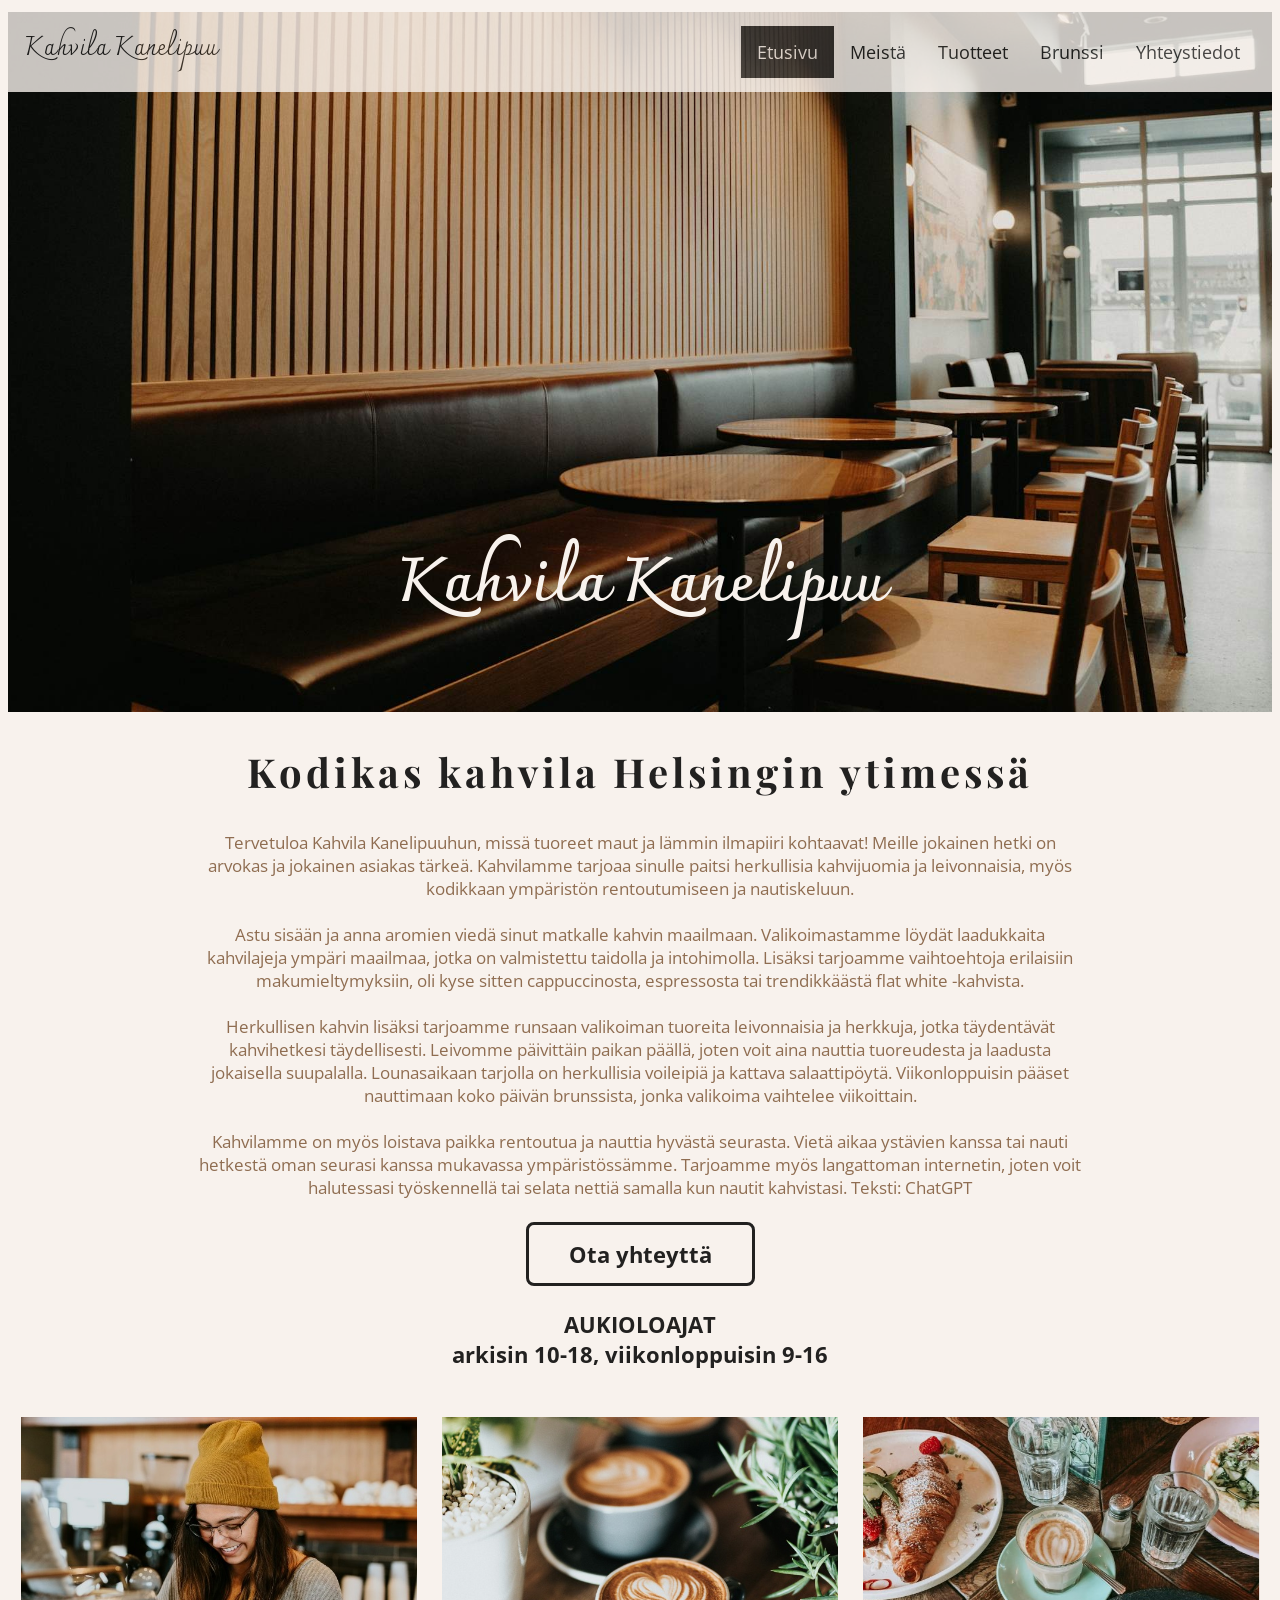
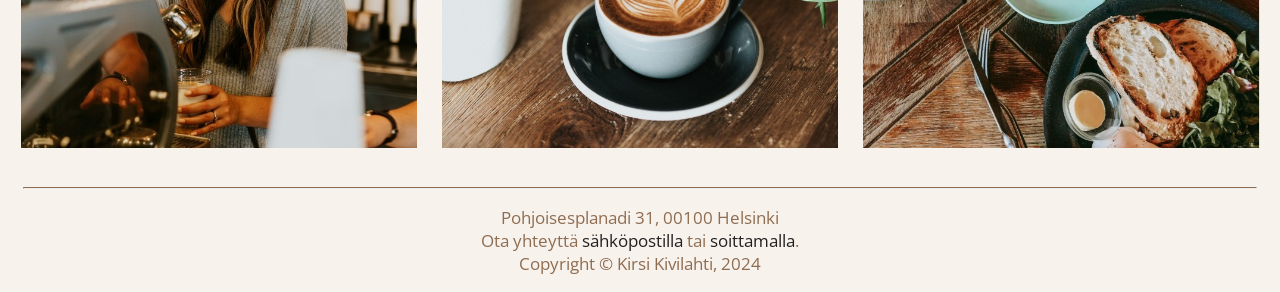
==== commit d7dcc861: "." ====
--- a/index.html
+++ b/index.html
@@ -55,7 +55,7 @@
       <a class="btn btn-primary" href="yhteystiedot.html" role="button">Ota yhteyttä</a><br><br>
       <span class="nosto">AUKIOLOAJAT<br>arkisin 10-18, viikonloppuisin 9-16</span>
     </p>
-    <br><br>
+    <br>
     
     <!-- Kuvalinkit -->
     <div class="container-wrapper">
@@ -80,7 +80,6 @@
         </div>
       </div>
     </div>
-    <div style="clear:both"></div>
   
   <!-- Alatunniste -->
   <footer>
--- a/tyyli.css
+++ b/tyyli.css
@@ -226,7 +226,7 @@
     font-size: 60px;
   }
   h2 {
-    font-size: 30px;
+    font-size: 35px;
   }
   .container2,
   .container3,
@@ -290,7 +290,6 @@
   }
 }
   
-  
 /* pienempi tietokoneen näyttö */
 @media (min-width: 1000px) {
   .bg-img {
